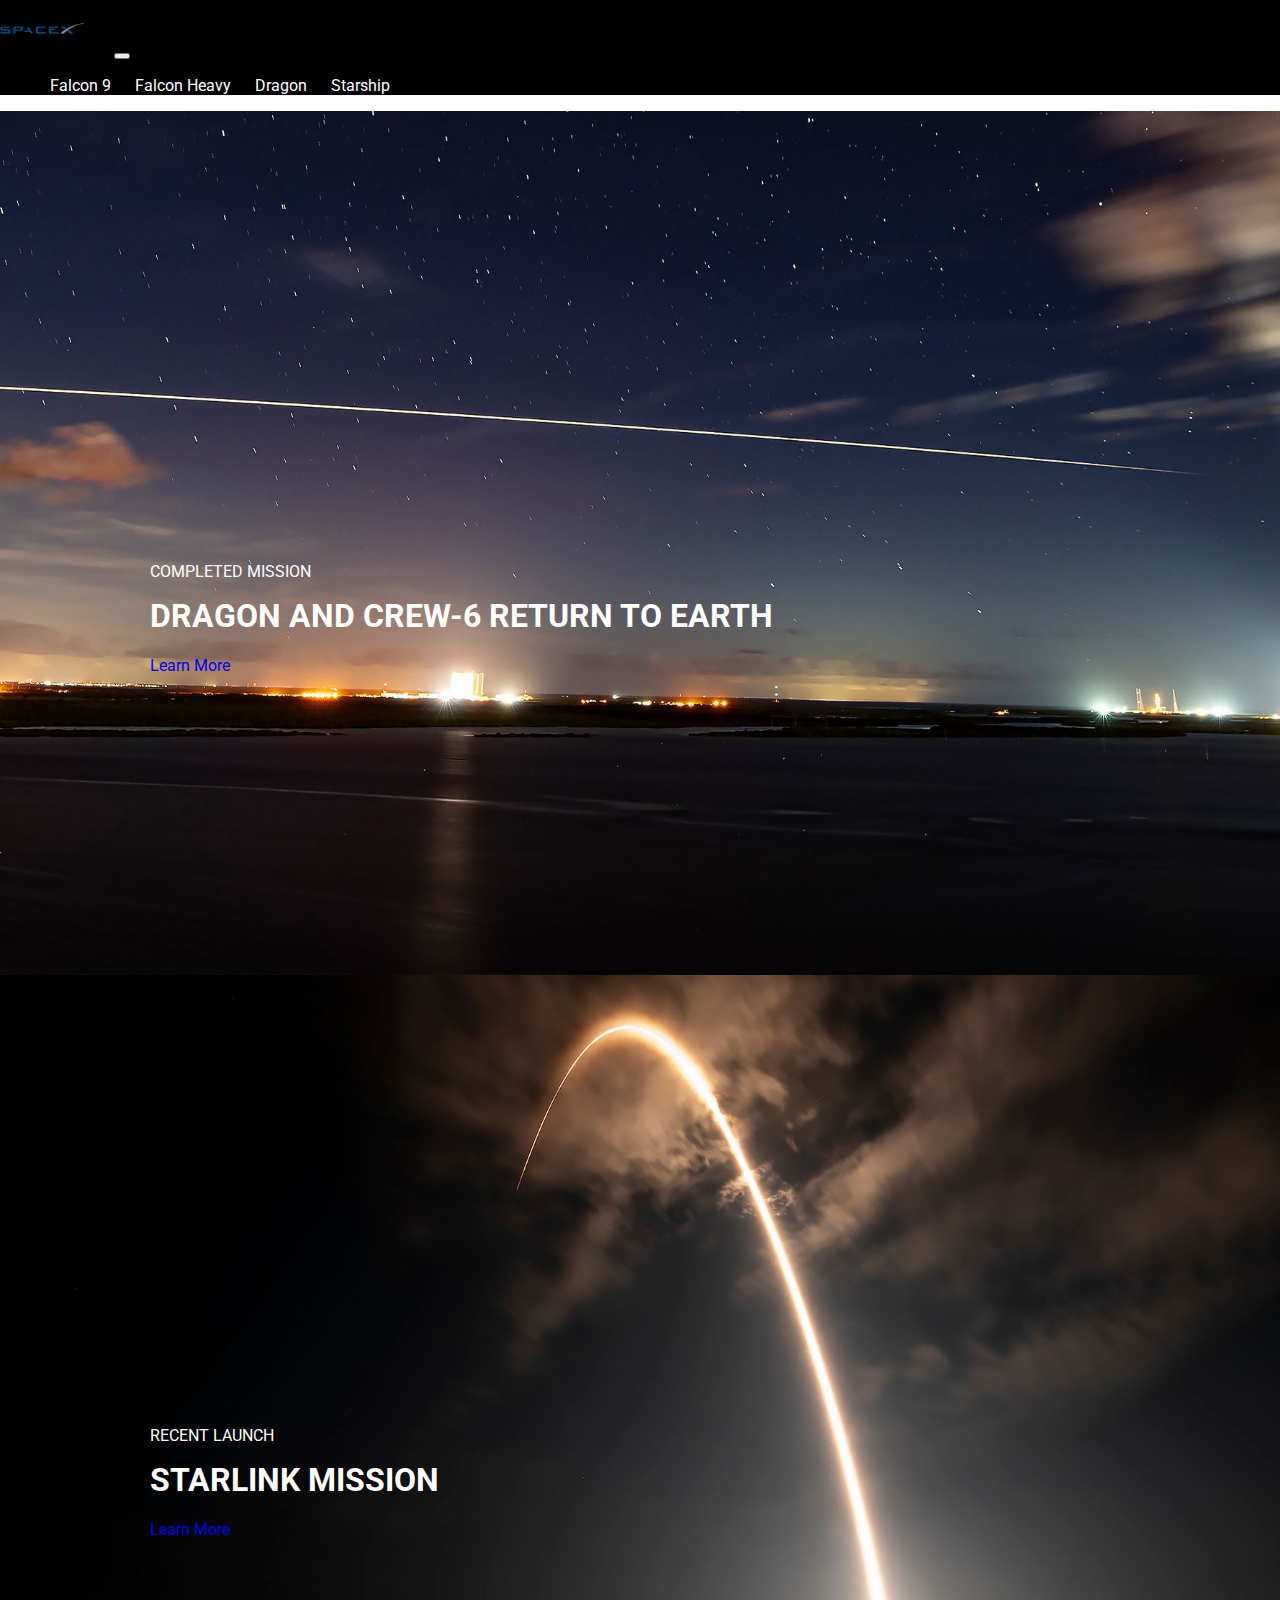
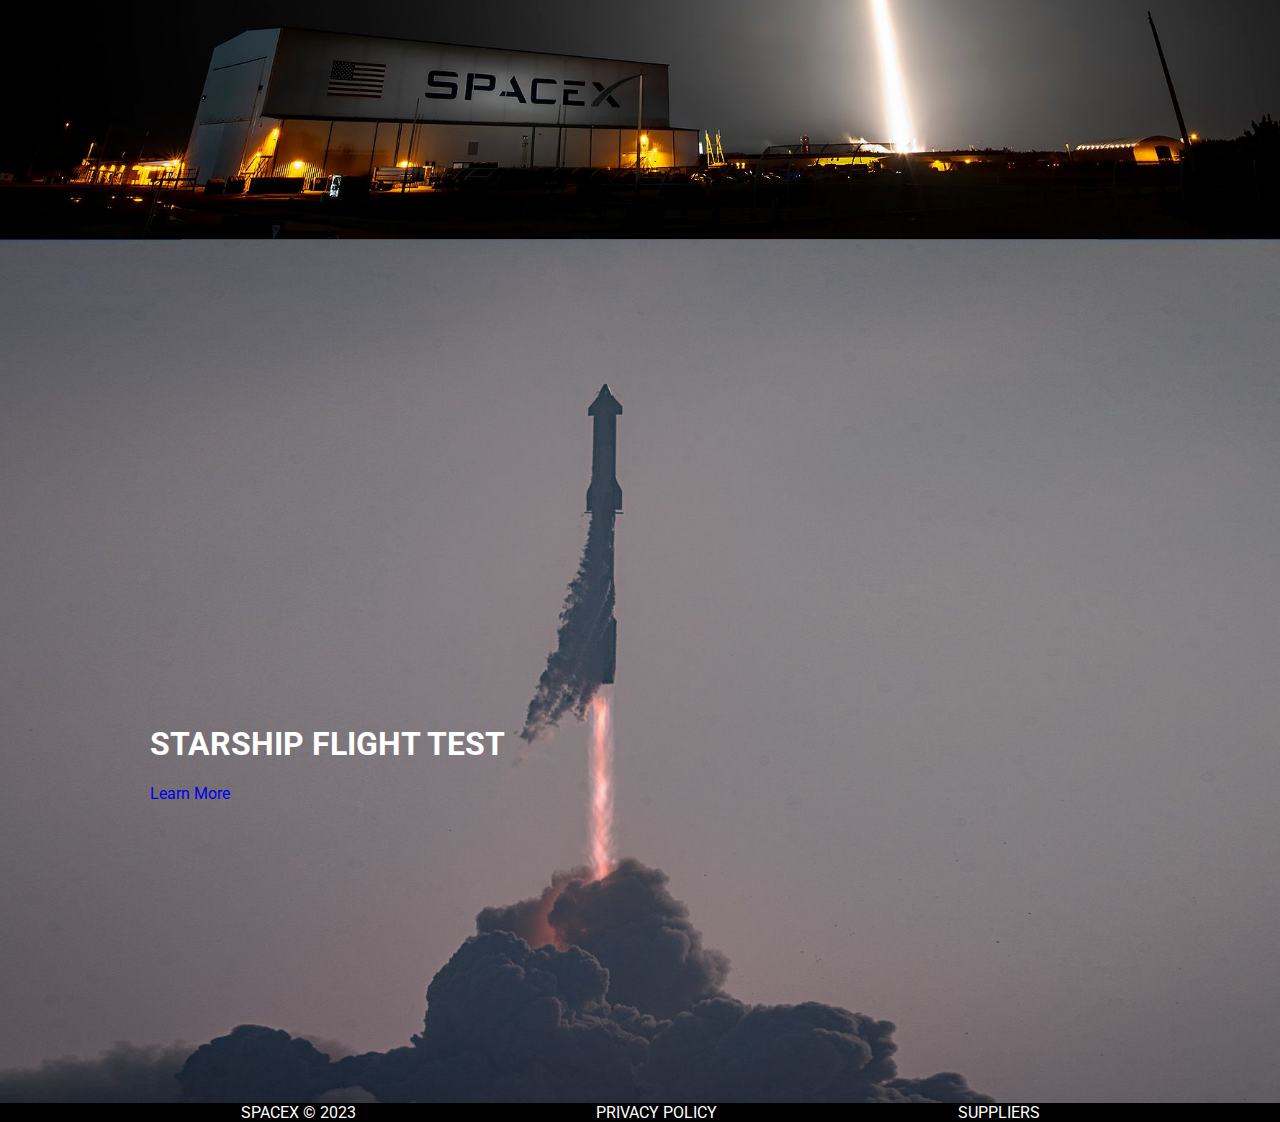
==== index.html @ 9b284728 "responsive" ====
<!DOCTYPE html>
<html lang="en">
<head>
    <meta charset="UTF-8">
    <meta name="viewport" content="width=device-width, initial-scale=1.0">
    <link href="https://cdn.jsdelivr.net/npm/bootstrap@5.3.2/dist/css/bootstrap.min.css" rel="stylesheet" integrity="sha384-T3c6CoIi6uLrA9TneNEoa7RxnatzjcDSCmG1MXxSR1GAsXEV/Dwwykc2MPK8M2HN" crossorigin="anonymous">
    <link rel="stylesheet" href="css/style.css">
    <title>Space X</title>
</head>
<body>
    <!-- HEADER -->
    <header>
        <nav class="navbar navbar-expand-lg bg-body-tertiary" data-bs-theme="dark">
            <div class="container">
              <a class="navbar-brand" href="index.html"><img src="/img/SpaceX.png" alt="logo"></a>
              <button class="navbar-toggler" type="button" data-bs-toggle="collapse" data-bs-target="#navbarSupportedContent" aria-controls="navbarSupportedContent" aria-expanded="false" aria-label="Toggle navigation">
                <span class="navbar-toggler-icon"></span>
              </button>
              <div class="collapse navbar-collapse" id="navbarSupportedContent">
                <ul class="navbar-nav me-auto mb-2 mb-lg-0">
                  <li class="nav-item">
                    <a class="nav-link" aria-current="page" href="html/falcon-9.html">Falcon 9</a>
                  </li>
                  <li class="nav-item">
                    <a class="nav-link" href="html/falcon-heavy.html">Falcon Heavy</a>
                  </li>
                  <li class="nav-item">
                    <a class="nav-link" href="html/dragon.html">Dragon</a>
                  </li>
                  <li class="nav-item">
                    <a class="nav-link" href="html/star-ship.html">Starship</a>
                  </li>
                </ul>
              </div>
            </div>
          </nav>
    </header>

    <!-- MAIN -->
    <main>
        <section class="background-home">
            <div class="news">
                <p>COMPLETED MISSION</p>
                <H1>DRAGON AND CREW-6 RETURN TO EARTH</H1>
                <a class="btn btn-outline-light w-25" href="html/dragon.html" role="button">Learn More</a>
            </div>
        </section>

        <section class="background-home-starlink">
            <div class="news">
                <p>RECENT LAUNCH</p>
                <H1>STARLINK MISSION</H1>
                <a class="btn btn-outline-light w-25" href="html/dragon.html" role="button">Learn More</a>
            </div>
        </section>
        
        <section class="background-home-testingFlight">
            <div class="news">
                <H1>STARSHIP FLIGHT TEST</H1>
                <a class="btn btn-outline-light w-25" href="html/dragon.html" role="button">Learn More</a>
            </div>
        </section>
    </main>

    <!-- FOOTER -->
    <footer>
        <span>SpaceX © 2023</span>
        <a href="http://">Privacy Policy</a>
        <a href="http://">Suppliers</a>
    </footer>
    <script src="https://cdn.jsdelivr.net/npm/bootstrap@5.3.2/dist/js/bootstrap.min.js" integrity="sha384-BBtl+eGJRgqQAUMxJ7pMwbEyER4l1g+O15P+16Ep7Q9Q+zqX6gSbd85u4mG4QzX+" crossorigin="anonymous"></script>
</body>
</html>
---- css/style.css ----
@import url('https://fonts.googleapis.com/css2?family=Roboto&display=swap');

body{
    font-family: 'Roboto', sans-serif;
    margin: 0;
    padding: 0;
    height: 100%;
    /* width: 100%; */
}
.navbar{
    background-color: #000 !important ; /*Color de fondo del navbar*/
    
}

.navbar-nav{
    margin-left: auto;
}

.navbar-brand > img{
    width: 90px;
    height: auto;
    margin-right: 20px;
}


li{
    display: inline-block;
    padding: 0 10px;
}

li a{
    text-decoration: none;
    color: #fff;
}

.background-home {
    background-image: url(../img/Crew_6_Desktop_9857f5c2f0.jpg);
    height: 96vh;
    background-position: center center;
    background-repeat: no-repeat;
    background-size: cover;
}

.background-home-starlink{
    background-image: url(../img/starlink.jpg);
    height: 96vh;
    background-position: center center;
    background-repeat: no-repeat;
    background-size: cover;
}
.background-home-testingFlight{
    background-image: url(../img/Testflight.jpg);
    height: 96vh;
    background-position: center center;
    background-repeat: no-repeat;
    background-size: cover;
}

p{
 margin-top: 0;
 color: #fff;
}

h1{
    margin-top: 0;
    color: #fff;
}

section{
    display: flex;
    flex-direction: column-reverse;
   
}

/* contenedor de los titulos de dragon,falcon9,falconHeavy,starship */
.title{
    display: flex;
    flex-direction: column;
    align-items: center;
    margin-bottom: 450px;
}

.title h1{
    font-size: 100px;
    margin: auto;
}

section a {
    text-decoration: none;
}

.news{
    display: flex;
    flex-direction: column;
    margin-bottom: 300px;
    margin-left: 150px;

}


footer{
    display: flex;
    align-items: center;
    justify-content: space-evenly;
    text-align: center;
    background: #000;
    text-transform: uppercase;
}

footer span{
    color: #fff;
}

footer a{
    color: #fff;
    text-decoration: none;
}

/* estilos especificos falcon9.html */

.background-falcon-9 {
    background-image: url(../img/f9_feature.jpg);
    height: 96vh;
    background-position: center center;
    background-repeat: no-repeat;
    background-size: cover;
}

/* utilizo css grid para crear dos columnas */
.background-black{
    background-color: black;
    height: 102vh;
    display: grid;
    grid-template-columns: repeat(2, 1fr);
    align-items: center;
}

.video-description{
    text-align: center;
}

.video{
    text-align: center;
}


.description-f9{
    display: flex;
    justify-content: space-evenly;
    align-items: center;
    align-content: center;
}

.parrafo-description{
    display: flex;
    flex-direction: column;
    justify-content: left;
}

/* estilos especificos dragon.html */

.background-dragon {
    background-image: url(../img/dragon_feature.jpg);
    height: 96vh;
    background-position: center center;
    background-repeat: no-repeat;
    background-size: cover;
}

/* estilos especificos falcon-heavy.html */

.background-falcon-heavy {
    background-image: url(../img/fh_feature.jpg);
    height: 96vh;
    background-position: center center;
    background-repeat: no-repeat;
    background-size: cover;
}

/* estilos especificos star-ship.html */

.background-star-ship {
    background-image: url(../img/Starhip_website.jpg);
    height: 96vh;
    background-position: center center;
    background-repeat: no-repeat;
    background-size: cover;
}

@media (max-width: 768px){

    .title>h1{
        font-size: 50px;
        margin: auto;
    }

    .background-black{
        display: grid;
        grid-template-columns: repeat(1, 1fr);
        align-items: center;
    }

    .video-description{
        text-align: center;
    }
    
    .video > iframe{
        width: 90%;
    }

    .news{
        margin-left: 34px;
    }
}
@media (max-width: 480px){

    .title>h1{
        font-size: 50px;
        margin: auto;
    }

    .background-black{
        display: grid;
        grid-template-columns: repeat(1, 1fr);
        align-items: center;
    }

    .video-description{
        text-align: center;
    }
    
    .video > iframe{
        width: 90%;
    }

    .news{
        margin-left: 34px;
    }




}
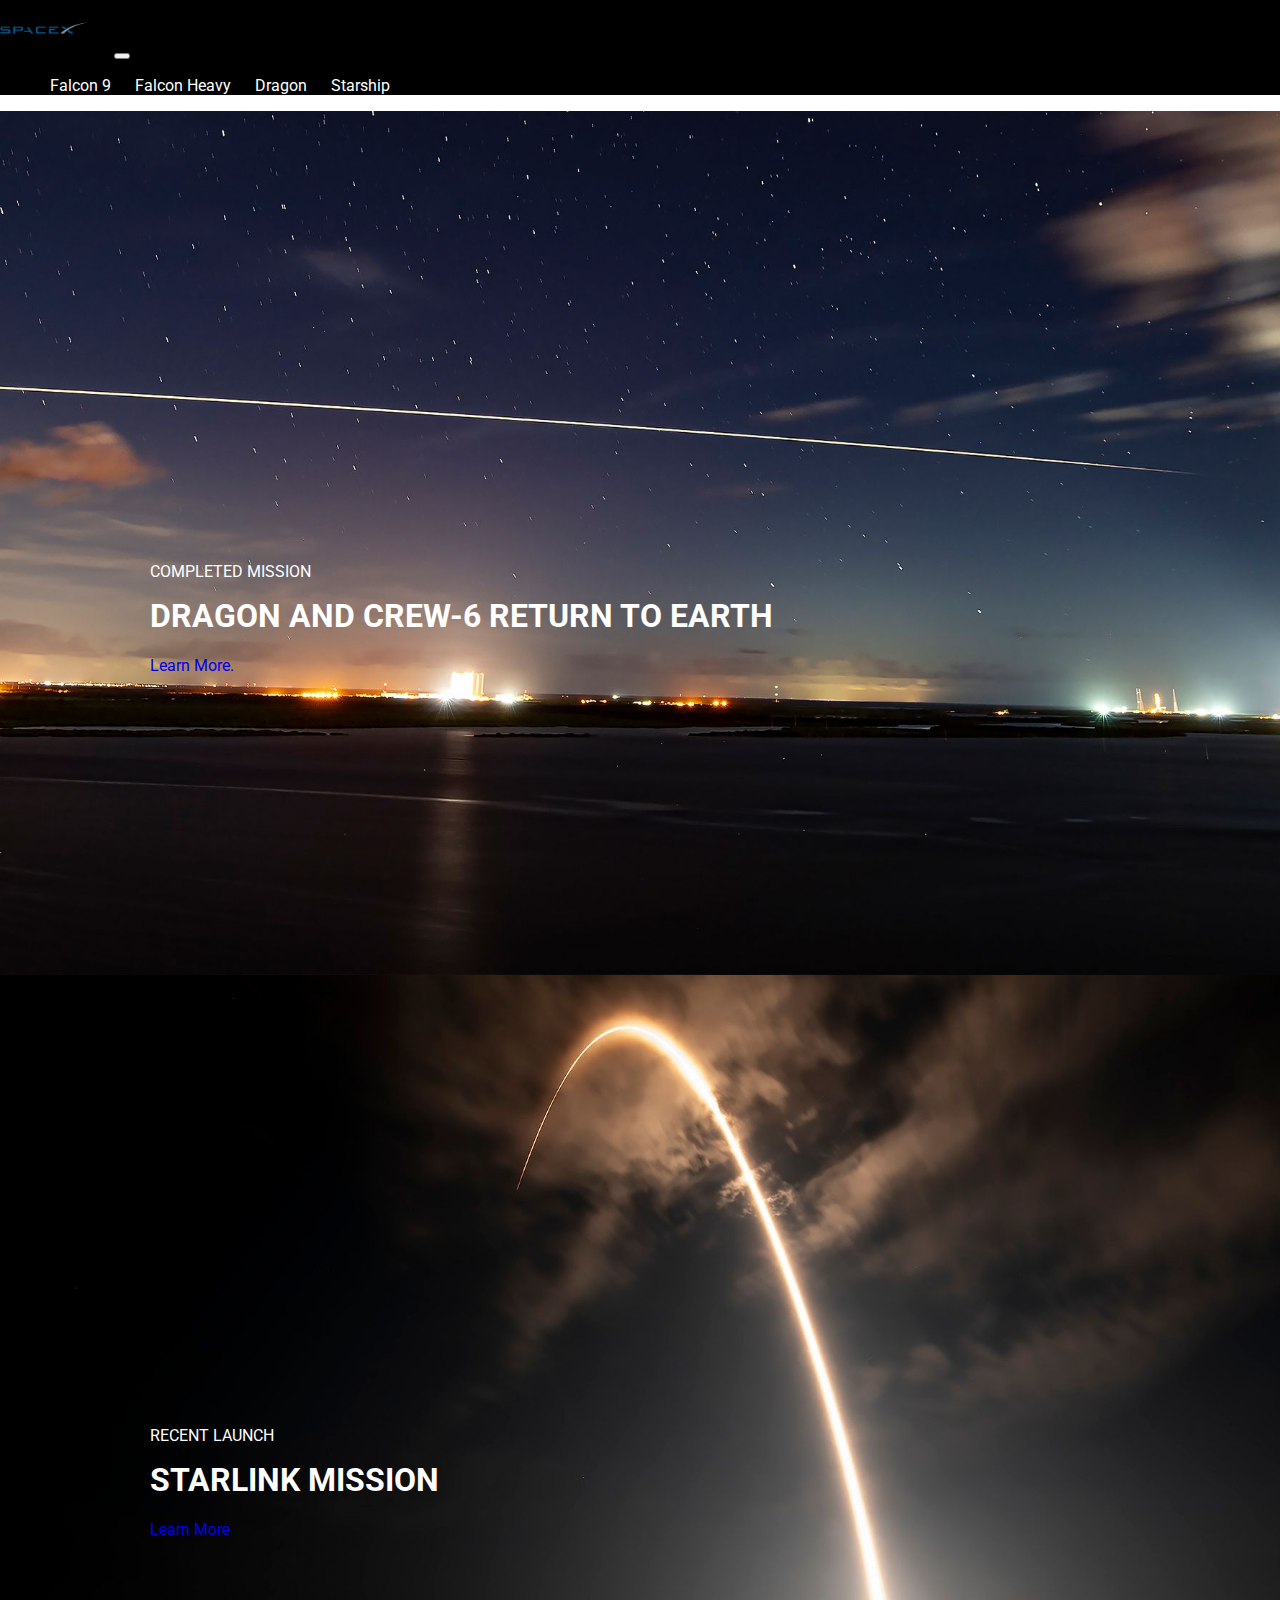
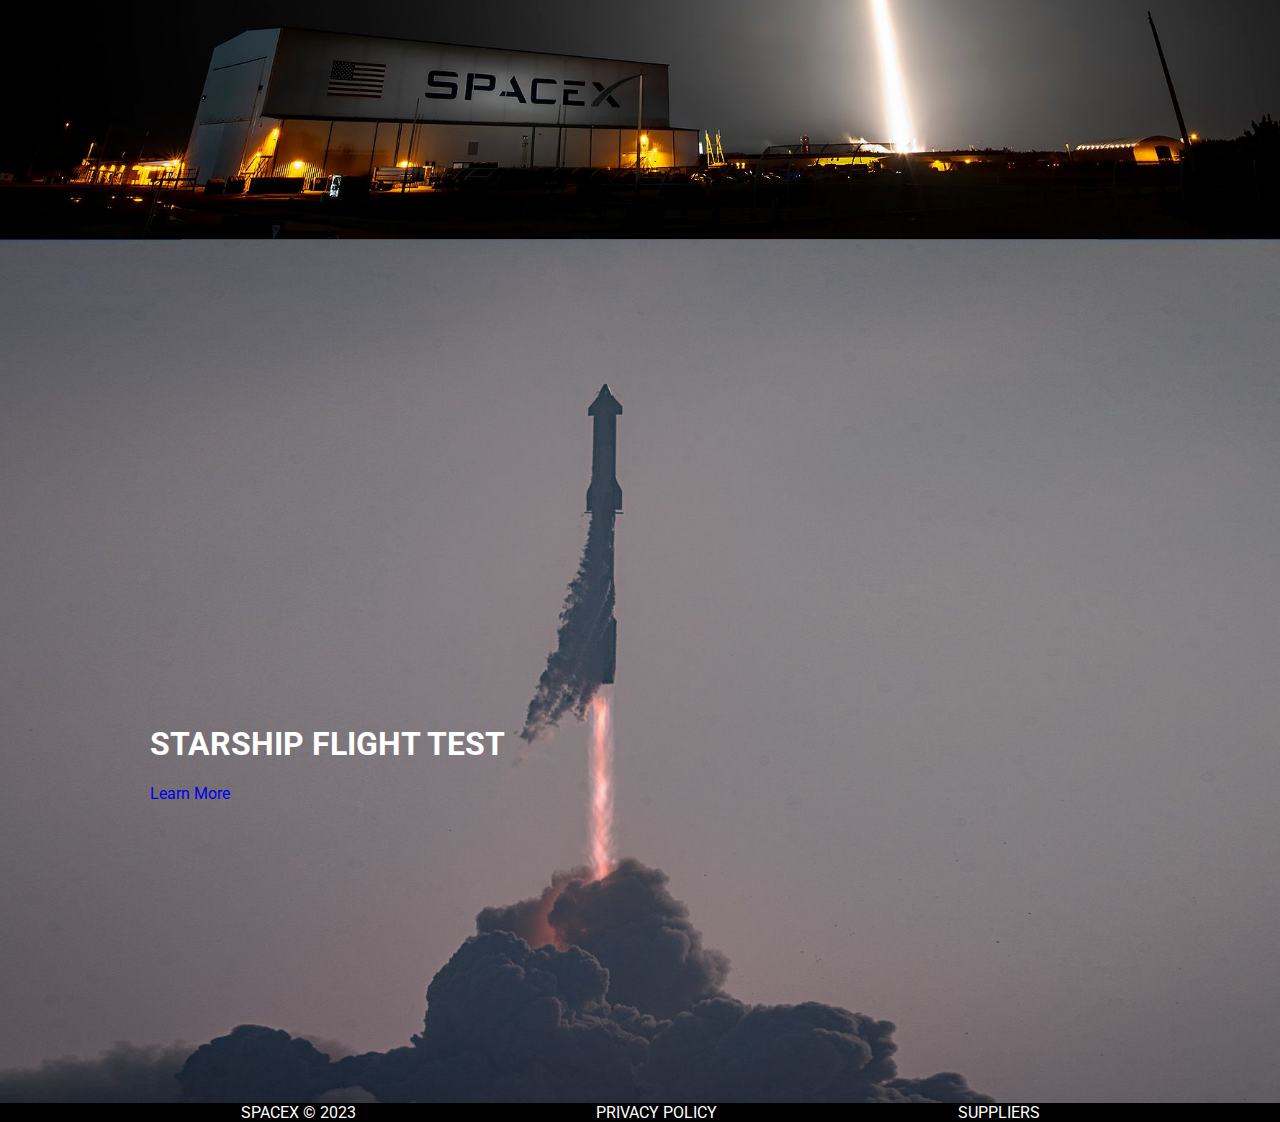
==== commit 0214ef65: "logoDos" ====
--- a/index.html
+++ b/index.html
@@ -12,7 +12,7 @@
     <header>
         <nav class="navbar navbar-expand-lg bg-body-tertiary" data-bs-theme="dark">
             <div class="container">
-              <a class="navbar-brand" href="index.html"><img src="/img/SpaceX.png" alt="logo"></a>
+              <a class="navbar-brand" href="index.html"><img src="img/SpaceX.png" alt="logo"></a>
               <button class="navbar-toggler" type="button" data-bs-toggle="collapse" data-bs-target="#navbarSupportedContent" aria-controls="navbarSupportedContent" aria-expanded="false" aria-label="Toggle navigation">
                 <span class="navbar-toggler-icon"></span>
               </button>
@@ -42,7 +42,7 @@
             <div class="news">
                 <p>COMPLETED MISSION</p>
                 <H1>DRAGON AND CREW-6 RETURN TO EARTH</H1>
-                <a class="btn btn-outline-light w-25" href="html/dragon.html" role="button">Learn More</a>
+                <a class="btn btn-outline-light w-25" href="html/dragon.html" role="button">Learn More.</a>
             </div>
         </section>
 
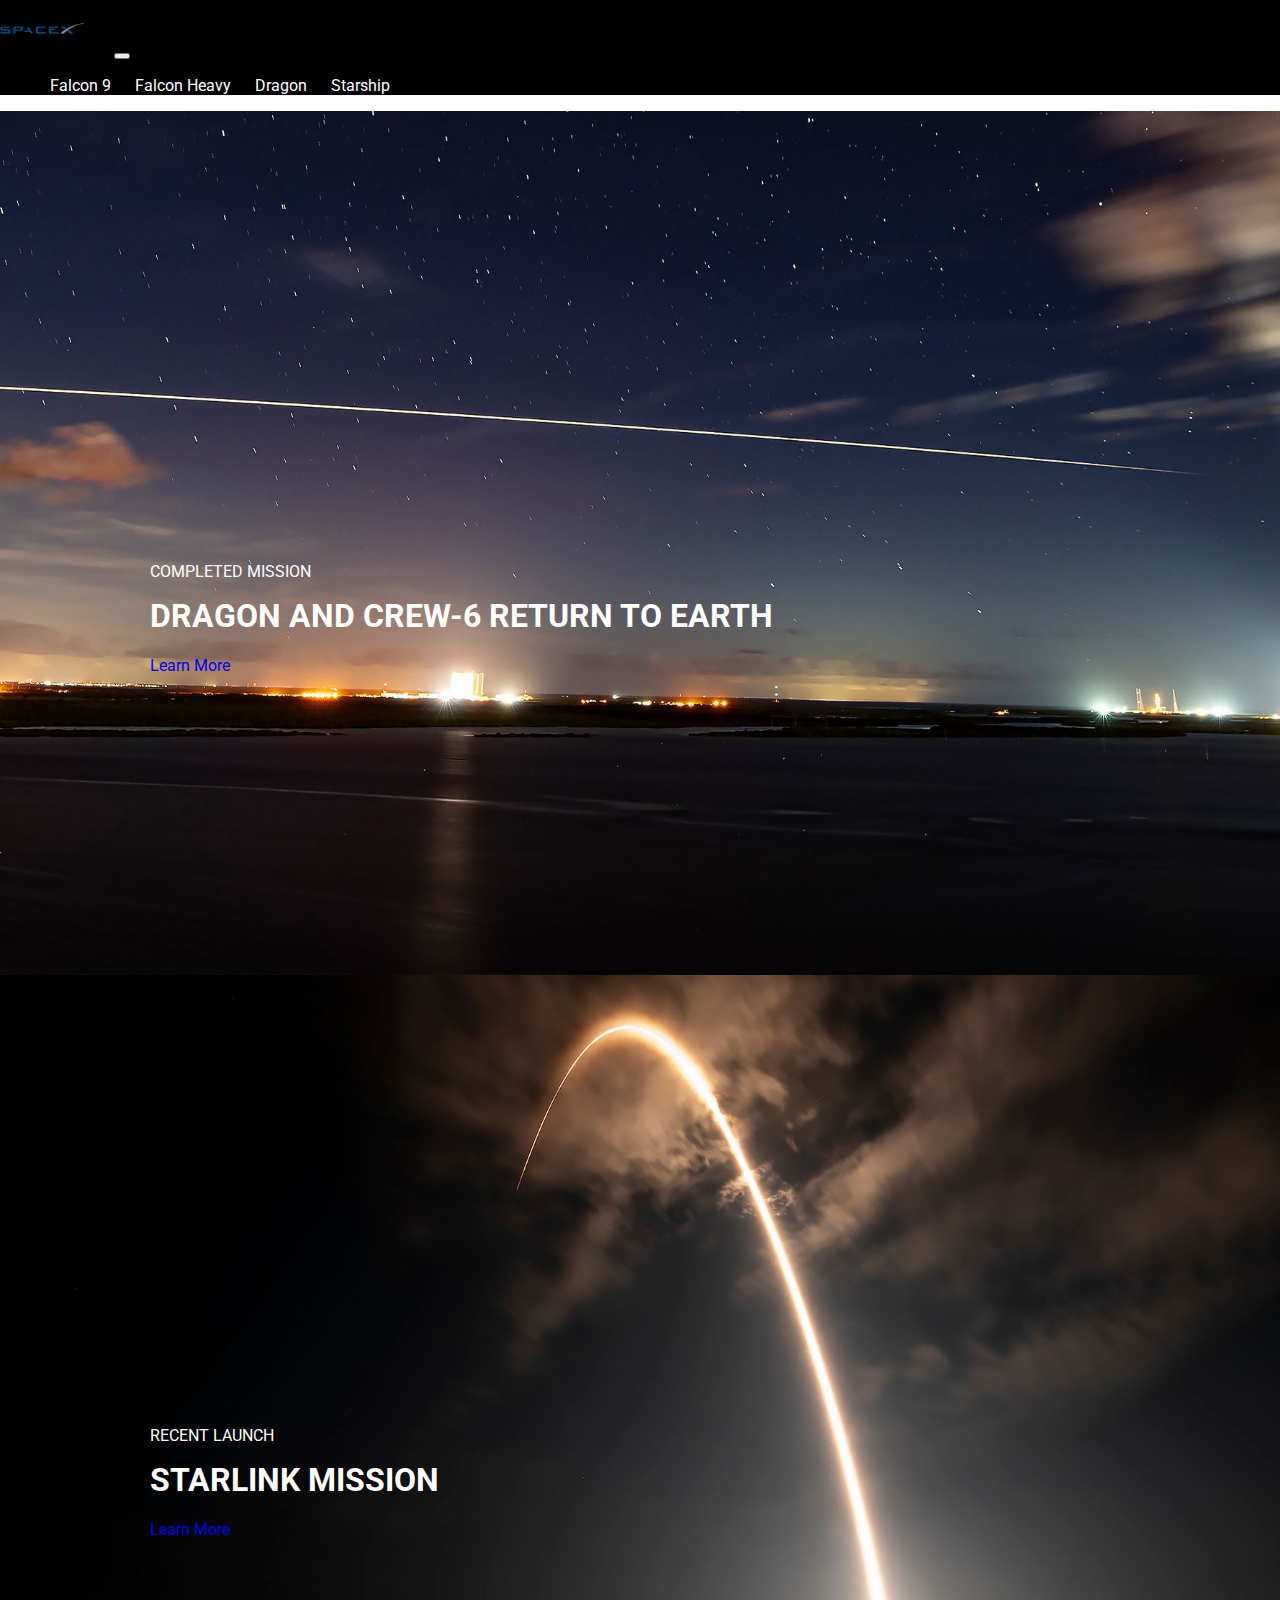
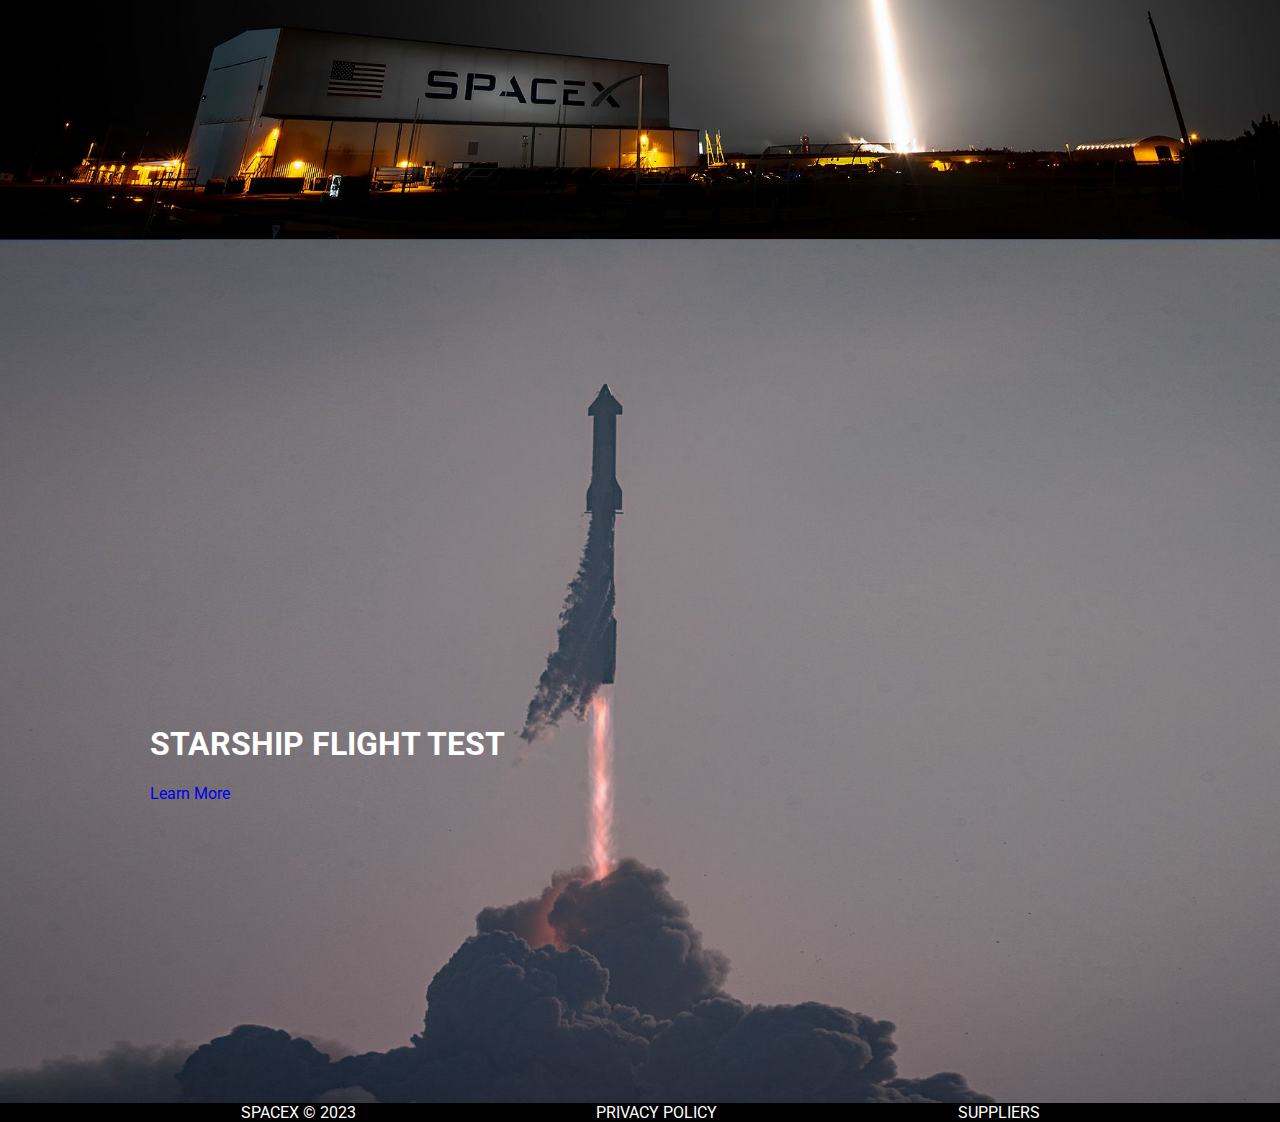
==== commit 4da2cf8f: "arreglando imagenes" ====
--- a/index.html
+++ b/index.html
@@ -42,7 +42,7 @@
             <div class="news">
                 <p>COMPLETED MISSION</p>
                 <H1>DRAGON AND CREW-6 RETURN TO EARTH</H1>
-                <a class="btn btn-outline-light w-25" href="html/dragon.html" role="button">Learn More.</a>
+                <a class="btn btn-outline-light w-25" href="html/dragon.html" role="button">Learn More</a>
             </div>
         </section>
 
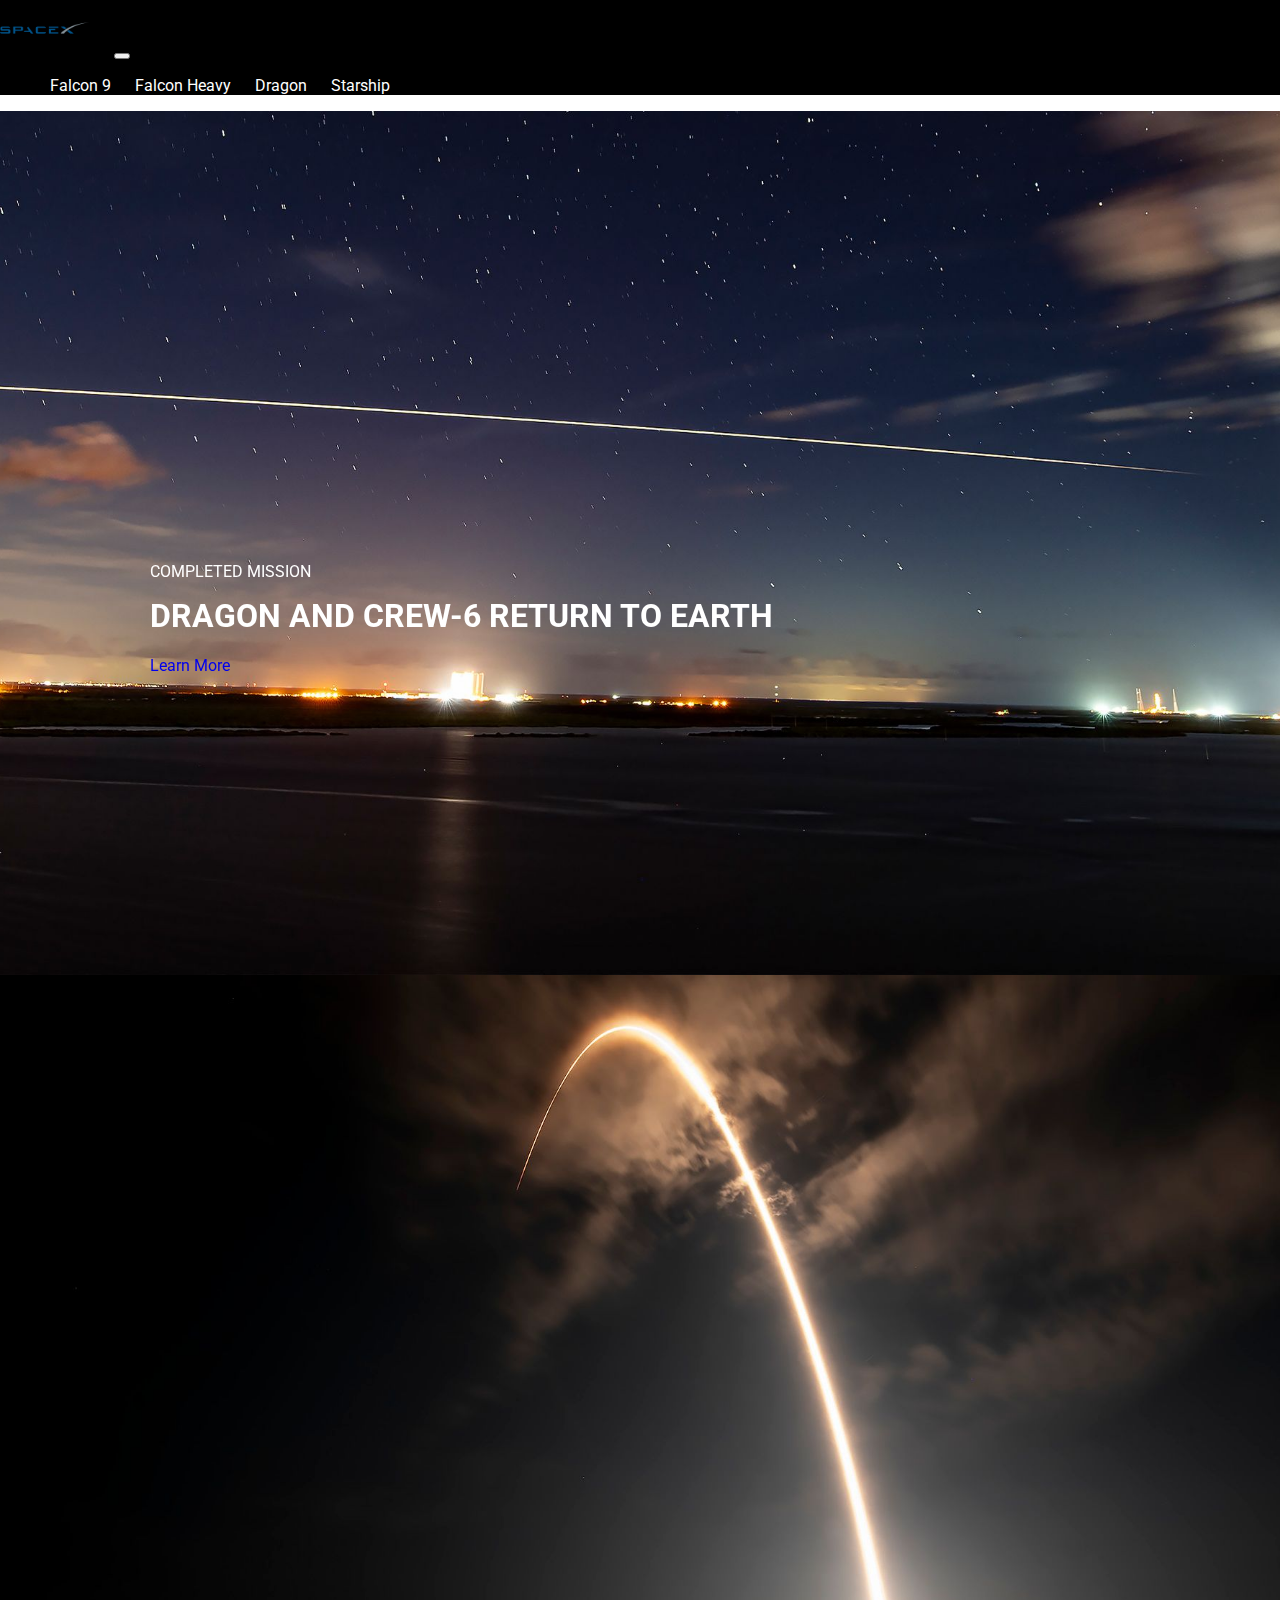
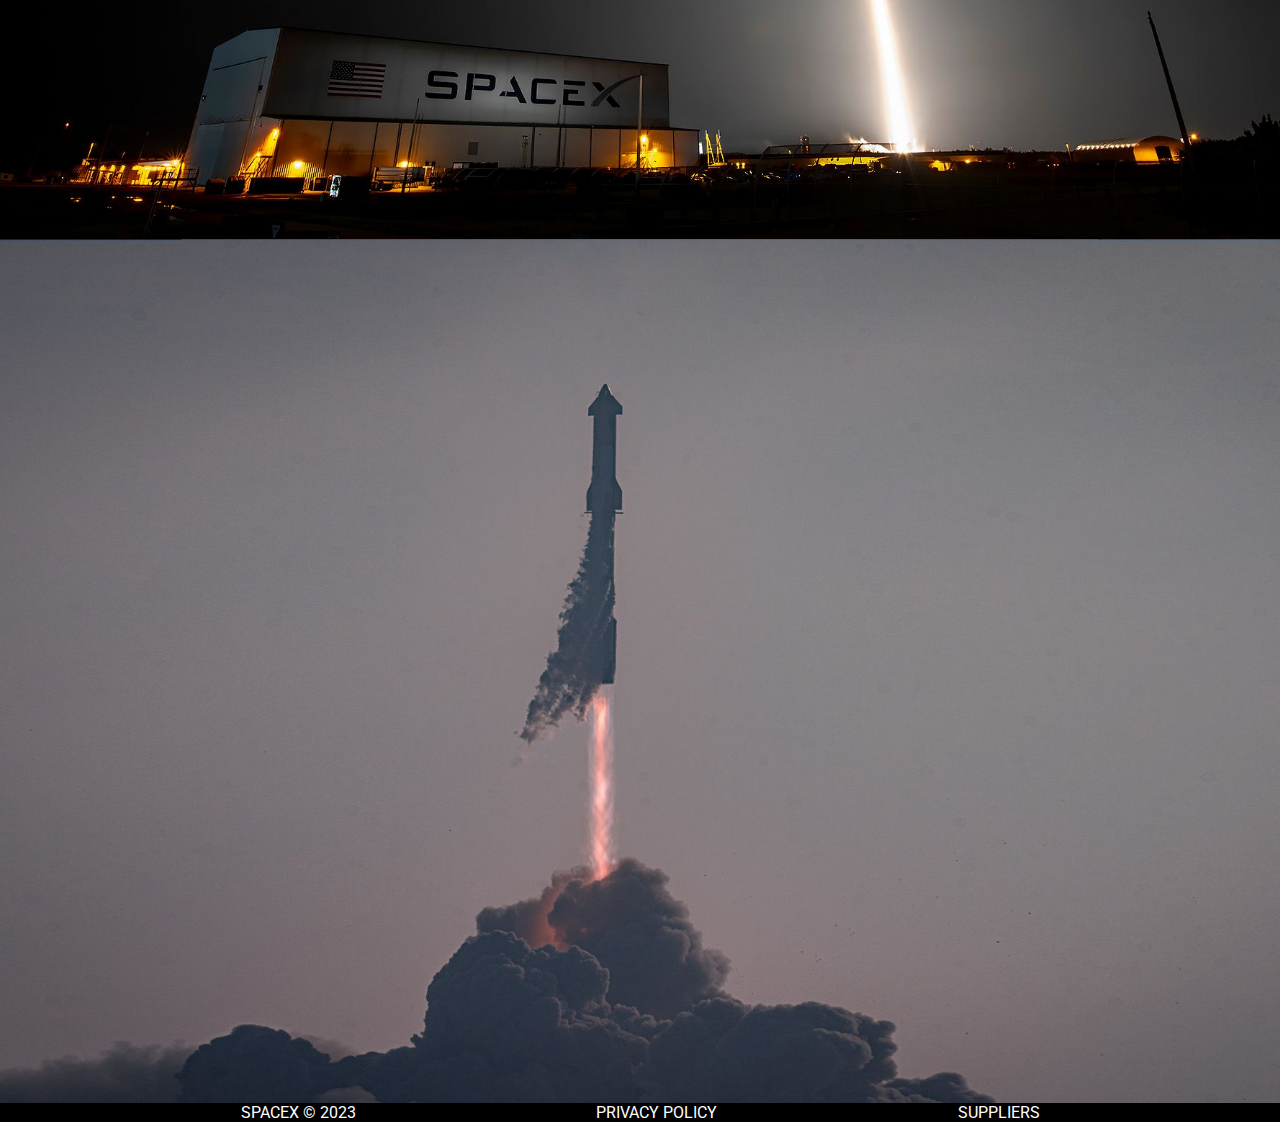
==== commit 825afd0d: "animaciones aos" ====
--- a/index.html
+++ b/index.html
@@ -4,7 +4,10 @@
     <meta charset="UTF-8">
     <meta name="viewport" content="width=device-width, initial-scale=1.0">
     <link href="https://cdn.jsdelivr.net/npm/bootstrap@5.3.2/dist/css/bootstrap.min.css" rel="stylesheet" integrity="sha384-T3c6CoIi6uLrA9TneNEoa7RxnatzjcDSCmG1MXxSR1GAsXEV/Dwwykc2MPK8M2HN" crossorigin="anonymous">
-    <link rel="stylesheet" href="css/style.css">
+    <!-- <link rel="stylesheet" href="css/style.css"> -->
+    <link rel="stylesheet" href="css/main.css">
+    <link href="https://unpkg.com/aos@2.3.1/dist/aos.css" rel="stylesheet">
+
     <title>Space X</title>
 </head>
 <body>
@@ -40,24 +43,30 @@
     <main>
         <section class="background-home">
             <div class="news">
+              <div data-aos="fade-right" data-aos-duration="1000" data-aos-easing="ease-in-sine">
                 <p>COMPLETED MISSION</p>
                 <H1>DRAGON AND CREW-6 RETURN TO EARTH</H1>
                 <a class="btn btn-outline-light w-25" href="html/dragon.html" role="button">Learn More</a>
+              </div>
             </div>
         </section>
 
         <section class="background-home-starlink">
             <div class="news">
+              <div data-aos="fade-right" data-aos-duration="900" data-aos-easing="ease-in-sine">
                 <p>RECENT LAUNCH</p>
                 <H1>STARLINK MISSION</H1>
                 <a class="btn btn-outline-light w-25" href="html/dragon.html" role="button">Learn More</a>
+              </div>
             </div>
         </section>
         
         <section class="background-home-testingFlight">
             <div class="news">
+              <div data-aos="fade-right" data-aos-duration="900" data-aos-easing="ease-in-sine">
                 <H1>STARSHIP FLIGHT TEST</H1>
-                <a class="btn btn-outline-light w-25" href="html/dragon.html" role="button">Learn More</a>
+                <a class="btn btn-outline-light w-25" href="html/star-ship.html" role="button">Learn More</a>
+              </div>
             </div>
         </section>
     </main>
@@ -69,5 +78,9 @@
         <a href="http://">Suppliers</a>
     </footer>
     <script src="https://cdn.jsdelivr.net/npm/bootstrap@5.3.2/dist/js/bootstrap.min.js" integrity="sha384-BBtl+eGJRgqQAUMxJ7pMwbEyER4l1g+O15P+16Ep7Q9Q+zqX6gSbd85u4mG4QzX+" crossorigin="anonymous"></script>
+    <script src="https://unpkg.com/aos@2.3.1/dist/aos.js"></script>
+    <script>
+      AOS.init();
+    </script>
 </body>
 </html>--- a/css/style.css
+++ b/css/style.css
@@ -1,14 +1,14 @@
 @import url('https://fonts.googleapis.com/css2?family=Roboto&display=swap');
 
-body{
+/* body{
     font-family: 'Roboto', sans-serif;
     margin: 0;
     padding: 0;
     height: 100%;
-    /* width: 100%; */
-}
-.navbar{
-    background-color: #000 !important ; /*Color de fondo del navbar*/
+   
+} */
+/* .navbar{
+    background-color: #000 !important ; 
     
 }
 
@@ -34,8 +34,8 @@
 }
 
 .background-home {
+    height: 96vh;
     background-image: url(../img/Crew_6_Desktop_9857f5c2f0.jpg);
-    height: 96vh;
     background-position: center center;
     background-repeat: no-repeat;
     background-size: cover;
@@ -70,22 +70,22 @@
     display: flex;
     flex-direction: column-reverse;
    
-}
+} */
 
 /* contenedor de los titulos de dragon,falcon9,falconHeavy,starship */
-.title{
+/* .title{
     display: flex;
     flex-direction: column;
     align-items: center;
     margin-bottom: 450px;
-}
-
-.title h1{
+} */
+
+/* .title h1{
     font-size: 100px;
     margin: auto;
-}
-
-section a {
+} */
+
+/* section a {
     text-decoration: none;
 }
 
@@ -95,10 +95,10 @@
     margin-bottom: 300px;
     margin-left: 150px;
 
-}
-
-
-footer{
+} */
+
+
+/* footer{
     display: flex;
     align-items: center;
     justify-content: space-evenly;
@@ -114,37 +114,43 @@
 footer a{
     color: #fff;
     text-decoration: none;
-}
+} */
 
 /* estilos especificos falcon9.html */
 
-.background-falcon-9 {
-    background-image: url(../img/f9_feature.jpg);
-    height: 96vh;
-    background-position: center center;
-    background-repeat: no-repeat;
-    background-size: cover;
-}
+/* .background-falcon-9 {
+    background: #000;
+    background: linear-gradient(
+        rgba(0, 0, 0, 0.3),
+        rgba(0, 0, 0, 0.8)
+    ),
+    url(../img/f9_feature.jpg);
+    background-attachment: fixed;
+    background-position: center;
+    background-repeat: no-repeat;
+    background-size: cover;
+    height: 96vh;
+} */
 
 /* utilizo css grid para crear dos columnas */
-.background-black{
+/* .background-black{
     background-color: black;
     height: 102vh;
     display: grid;
     grid-template-columns: repeat(2, 1fr);
     align-items: center;
-}
-
-.video-description{
+} */
+
+/* .video-description{
     text-align: center;
-}
-
-.video{
+} */
+
+/* .video{
     text-align: center;
-}
-
-
-.description-f9{
+} */
+
+
+/* .description-f9{
     display: flex;
     justify-content: space-evenly;
     align-items: center;
@@ -155,39 +161,57 @@
     display: flex;
     flex-direction: column;
     justify-content: left;
-}
+} */
 
 /* estilos especificos dragon.html */
 
-.background-dragon {
-    background-image: url(../img/dragon_feature.jpg);
-    height: 96vh;
-    background-position: center center;
-    background-repeat: no-repeat;
-    background-size: cover;
-}
+/* .background-dragon {
+    background: #000;
+    background: linear-gradient(
+        rgba(0, 0, 0, 0.3),
+        rgba(0, 0, 0, 0.8)
+    ),
+    url(../img/dragon_feature.jpg);
+    background-attachment: fixed;
+    background-position: center;
+    background-repeat: no-repeat;
+    background-size: cover;
+    height: 96vh;
+} */
 
 /* estilos especificos falcon-heavy.html */
 
-.background-falcon-heavy {
-    background-image: url(../img/fh_feature.jpg);
-    height: 96vh;
-    background-position: center center;
-    background-repeat: no-repeat;
-    background-size: cover;
-}
+/* .background-falcon-heavy {
+    height: 96vh;
+    background: #000;
+    background: linear-gradient(
+        rgba(0, 0, 0, 0.3),
+        rgba(0, 0, 0, 0.8)
+    ),
+    url(../img/fh_feature.jpg);
+    background-attachment: fixed;
+    background-position: center;
+    background-repeat: no-repeat;
+    background-size: cover;
+} */
 
 /* estilos especificos star-ship.html */
 
-.background-star-ship {
-    background-image: url(../img/Starhip_website.jpg);
-    height: 96vh;
-    background-position: center center;
-    background-repeat: no-repeat;
-    background-size: cover;
-}
-
-@media (max-width: 768px){
+/* .background-star-ship {
+    height: 96vh;
+    background: #000;
+    background: linear-gradient(
+        rgba(0, 0, 0, 0.3),
+        rgba(0, 0, 0, 0.8)
+    ),
+    url(../img/Starhip_website.jpg);
+    background-attachment: fixed;
+    background-position: center;
+    background-repeat: no-repeat;
+    background-size: cover;
+} */
+
+/* @media (max-width: 768px){
 
     .title>h1{
         font-size: 50px;
@@ -240,5 +264,5 @@
 
 
 
-}
-
+} */
+
--- a/css/main.css
+++ b/css/main.css
@@ -0,0 +1,205 @@
+@import url("https://fonts.googleapis.com/css2?family=Roboto&display=swap");
+body {
+  font-family: "Roboto", sans-serif;
+  margin: 0;
+  padding: 0;
+  height: 100%;
+}
+
+header .navbar {
+  background-color: #000 !important; /*Color de fondo del navbar*/
+}
+header .navbar .navbar-brand img {
+  width: 90px;
+  height: auto;
+  margin-right: 20px;
+}
+header .navbar .navbar-nav {
+  margin-left: auto;
+}
+header .navbar .navbar-nav li {
+  display: inline-block;
+  padding: 0 10px;
+}
+header .navbar .navbar-nav li a {
+  text-decoration: none;
+  color: #fff;
+}
+
+footer {
+  display: flex;
+  align-items: center;
+  justify-content: space-evenly;
+  text-align: center;
+  background: #000;
+  text-transform: uppercase;
+}
+
+main section {
+  display: flex;
+  flex-direction: column-reverse;
+}
+main section .news {
+  display: flex;
+  flex-direction: column;
+  margin-bottom: 300px;
+  margin-left: 150px;
+}
+main section .news p {
+  margin-top: 0;
+  color: #fff;
+}
+main section .news h1 {
+  margin-top: 0;
+  color: #fff;
+}
+main section .news a {
+  text-decoration: none;
+}
+main .background-home {
+  height: 96vh;
+  background-image: url(../img/Crew_6_Desktop_9857f5c2f0.jpg);
+  background-position: center;
+  background-repeat: no-repeat;
+  background-size: cover;
+}
+main .background-home-starlink {
+  height: 96vh;
+  background-image: url(../img/starlink.jpg);
+  background-position: center;
+  background-repeat: no-repeat;
+  background-size: cover;
+}
+main .background-home-testingFlight {
+  height: 96vh;
+  background-image: url(../img/Testflight.jpg);
+  background-position: center;
+  background-repeat: no-repeat;
+  background-size: cover;
+}
+
+footer span {
+  color: #fff;
+}
+footer a {
+  color: #fff;
+  text-decoration: none;
+}
+
+main .background-dragon {
+  background: #000;
+  background: linear-gradient(rgba(0, 0, 0, 0.3), rgba(0, 0, 0, 0.8)), url(../img/dragon_feature.jpg);
+  background-attachment: fixed;
+  background-position: center;
+  background-repeat: no-repeat;
+  background-size: cover;
+  height: 96vh;
+}
+
+/* estilos especificos falcon-heavy.html */
+main .background-falcon-heavy {
+  height: 96vh;
+  background: #000;
+  background: linear-gradient(rgba(0, 0, 0, 0.3), rgba(0, 0, 0, 0.8)), url(../img/fh_feature.jpg);
+  background-attachment: fixed;
+  background-position: center;
+  background-repeat: no-repeat;
+  background-size: cover;
+}
+
+main section .title {
+  display: flex;
+  flex-direction: column;
+  align-items: center;
+  margin-bottom: 450px;
+}
+main section .title h1 {
+  font-size: 100px;
+  margin: auto;
+  color: #fff;
+}
+main section .title p {
+  color: #fff;
+}
+main .background-falcon-9 {
+  background: #000;
+  background: linear-gradient(rgba(0, 0, 0, 0.3), rgba(0, 0, 0, 0.8)), url(../img/f9_feature.jpg);
+  background-attachment: fixed;
+  background-position: center;
+  background-repeat: no-repeat;
+  background-size: cover;
+  height: 96vh;
+}
+main .background-black {
+  background-color: #000;
+  height: 102vh;
+  display: grid;
+  grid-template-columns: repeat(2, 1fr);
+  align-items: center;
+}
+main .background-black .video-description {
+  text-align: center;
+}
+main .background-black .video-description h1 {
+  color: #fff;
+}
+main .background-black .video-description p {
+  color: #fff;
+}
+main .background-black .video {
+  text-align: center;
+}
+
+/* estilos especificos star-ship.html */
+main .background-star-ship {
+  height: 96vh;
+  background: #000;
+  background: linear-gradient(rgba(0, 0, 0, 0.3), rgba(0, 0, 0, 0.8)), url(../img/Starhip_website.jpg);
+  background-attachment: fixed;
+  background-position: center;
+  background-repeat: no-repeat;
+  background-size: cover;
+}
+
+@media (max-width: 768px) {
+  .title > h1 {
+    font-size: 50px;
+    margin: auto;
+  }
+  .background-black {
+    display: grid;
+    grid-template-columns: repeat(1, 1fr);
+    align-items: center;
+  }
+  .video-description {
+    text-align: center;
+  }
+  .video > iframe {
+    width: 90%;
+  }
+  .news {
+    margin-left: 34px;
+  }
+}
+@media (max-width: 480px) {
+  .title > h1 {
+    font-size: 50px;
+    margin: auto;
+  }
+  .background-black {
+    display: grid;
+    grid-template-columns: repeat(1, 1fr);
+    align-items: center;
+  }
+  .video-description {
+    text-align: center;
+  }
+  .video > iframe {
+    width: 90%;
+  }
+  .news {
+    margin-left: 34px;
+  }
+}
+
+/*# sourceMappingURL=main.css.map */
